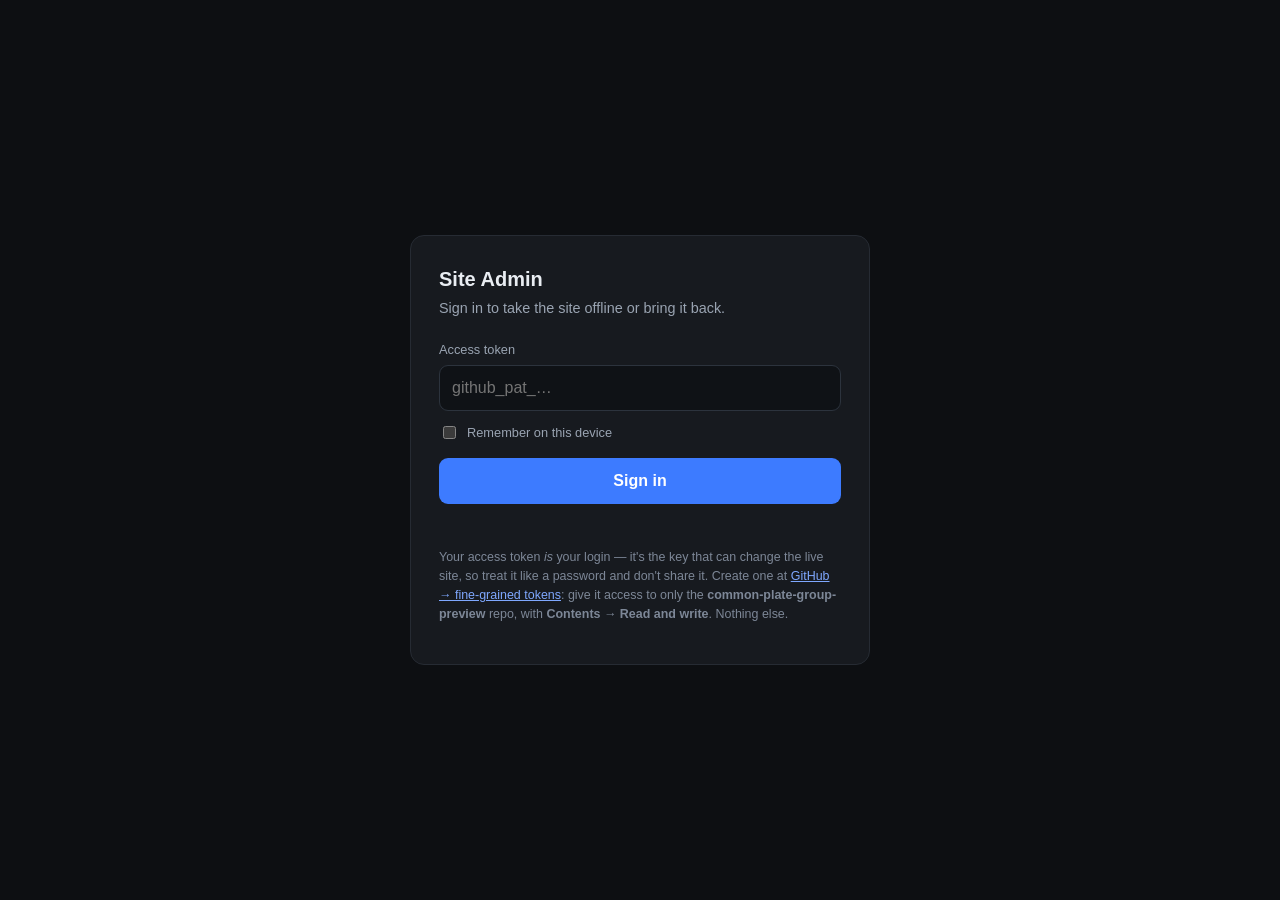
==== admin.html @ 3d5ef77e "Add admin console to blank/restore the site via kill-switch - admin.html + admin.js: token-gated con" ====
<!doctype html>
<html lang="en">
<head>
  <meta charset="utf-8">
  <meta name="viewport" content="width=device-width, initial-scale=1">
  <meta name="robots" content="noindex, nofollow">
  <title>Site Admin — Common Plate</title>
  <style>
    :root { color-scheme: dark; }
    * { box-sizing: border-box; }
    body {
      margin: 0; min-height: 100vh; display: flex; align-items: center; justify-content: center;
      background: #0d0f12; color: #e9edf2; padding: 24px;
      font-family: -apple-system, BlinkMacSystemFont, "Segoe UI", Roboto, Helvetica, Arial, sans-serif;
      line-height: 1.5;
    }
    .card {
      width: 100%; max-width: 460px; background: #171a1f; border: 1px solid #262b33;
      border-radius: 14px; padding: 28px;
    }
    h1 { font-size: 1.25rem; margin: 0 0 4px; }
    .sub { margin: 0 0 20px; color: #9aa4b2; font-size: .9rem; }
    label { display: block; font-size: .8rem; color: #9aa4b2; margin: 14px 0 6px; }
    input[type=password], input[type=text], textarea {
      width: 100%; padding: 10px 12px; border-radius: 9px; border: 1px solid #2c333d;
      background: #0f1216; color: #e9edf2; font: inherit;
    }
    textarea { resize: vertical; min-height: 60px; }
    .row { display: flex; align-items: center; gap: 8px; margin-top: 12px; font-size: .85rem; color: #9aa4b2; }
    .row input { width: auto; }
    button {
      font: inherit; font-weight: 600; border: 0; border-radius: 9px; padding: 11px 16px;
      cursor: pointer; width: 100%; margin-top: 16px;
    }
    .primary { background: #3d7bff; color: #fff; }
    .danger  { background: #e5484d; color: #fff; }
    .ghost   { background: #232833; color: #e9edf2; }
    .btns { display: flex; gap: 10px; }
    .btns button { margin-top: 0; }
    .hint { font-size: .78rem; color: #79839; color: #7d8797; margin-top: 14px; }
    .hint a { color: #7fa8ff; }
    .status-badge { display: inline-block; padding: 4px 10px; border-radius: 999px; font-size: .8rem; font-weight: 600; }
    .live { background: #10331d; color: #4ade80; }
    .dark { background: #3a1113; color: #ff8a8d; }
    .note { font-size: .82rem; margin-top: 14px; padding: 10px 12px; border-radius: 9px; background: #0f1216; border: 1px solid #2c333d; color: #9aa4b2; }
    .msg { font-size: .85rem; margin-top: 14px; min-height: 1.2em; }
    .msg.ok { color: #4ade80; } .msg.err { color: #ff8a8d; }
    .hidden { display: none; }
    .staterow { display: flex; align-items: center; justify-content: space-between; margin: 6px 0 4px; }
  </style>
</head>
<body>
  <div class="card">

    <!-- LOGIN VIEW -->
    <div id="login">
      <h1>Site Admin</h1>
      <p class="sub">Sign in to take the site offline or bring it back.</p>
      <label for="token">Access token</label>
      <input id="token" type="password" autocomplete="off" placeholder="github_pat_…">
      <div class="row"><input id="remember" type="checkbox"><label for="remember" style="margin:0">Remember on this device</label></div>
      <button class="primary" id="signin">Sign in</button>
      <div class="msg" id="loginMsg"></div>
      <p class="hint">
        Your access token <em>is</em> your login — it's the key that can change the live site, so treat it like a password and don't share it.
        Create one at <a href="https://github.com/settings/personal-access-tokens/new" target="_blank" rel="noopener">GitHub → fine-grained tokens</a>:
        give it access to only the <strong>common-plate-group-preview</strong> repo, with <strong>Contents → Read and write</strong>. Nothing else.
      </p>
    </div>

    <!-- CONSOLE VIEW -->
    <div id="console" class="hidden">
      <h1>Site control</h1>
      <div class="staterow">
        <span class="sub" style="margin:0">Current status</span>
        <span id="badge" class="status-badge">…</span>
      </div>
      <label for="message">Message shown to visitors while offline</label>
      <textarea id="message">This site is currently offline. Please check back soon.</textarea>
      <div class="btns" style="margin-top:16px">
        <button class="danger" id="blank">Blank the site</button>
        <button class="ghost" id="restore">Restore site</button>
      </div>
      <div class="msg" id="consoleMsg"></div>
      <div class="note">
        Changes take up to a few minutes to reach every visitor (content-delivery caching).
        Tabs already open update within 5 minutes; a fresh visit updates almost immediately.
        View the live site: <a id="liveLink" href="https://bud123567.github.io/common-plate-group-preview/" target="_blank" rel="noopener">open</a>
      </div>
      <button class="ghost" id="signout" style="margin-top:18px">Sign out</button>
    </div>

  </div>
  <script src="admin.js"></script>
</body>
</html>
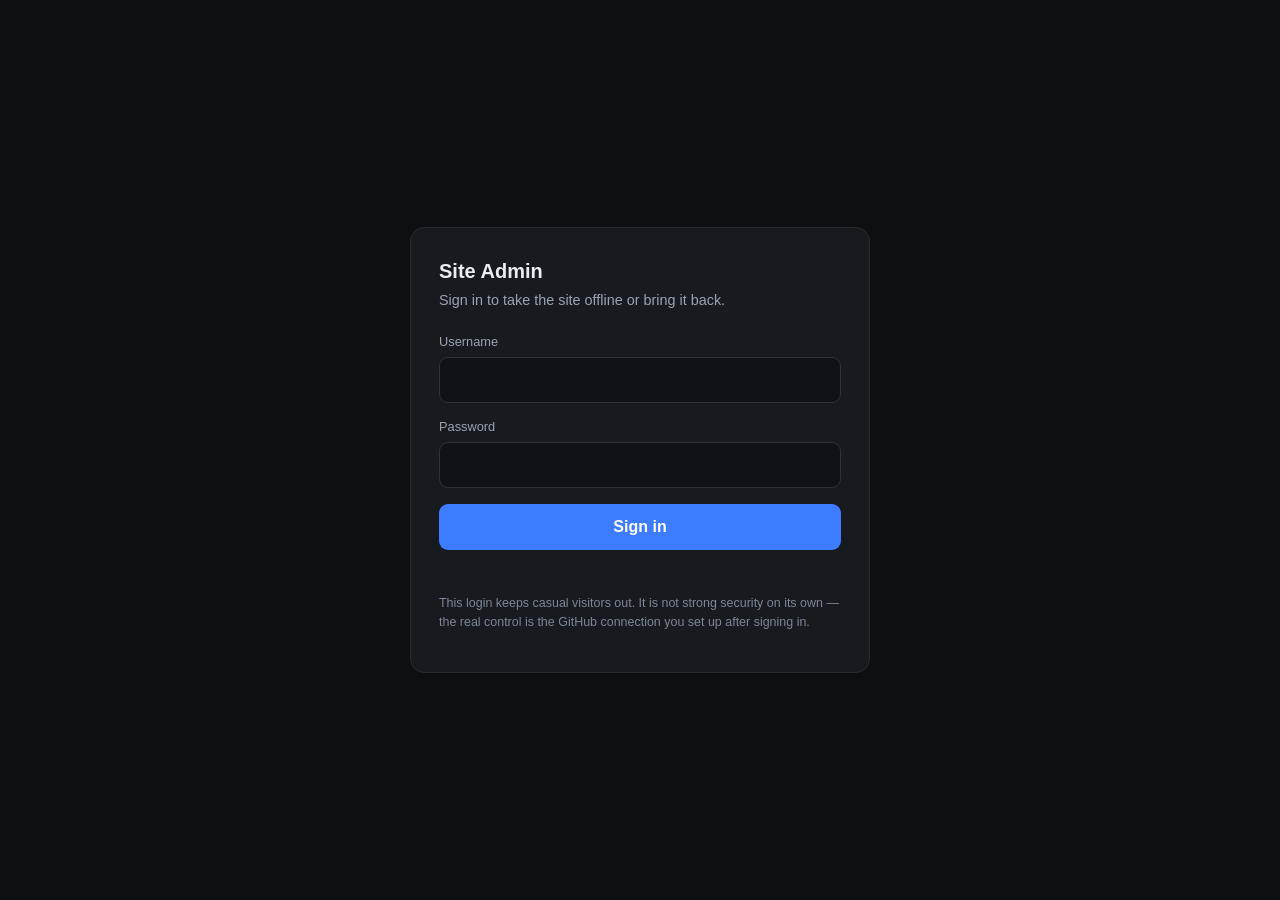
==== commit 284b474f: "Admin console: add username/password gate in front of GitHub connect - caleb443 login; password stor" ====
--- a/admin.html
+++ b/admin.html
@@ -37,7 +37,7 @@
     .ghost   { background: #232833; color: #e9edf2; }
     .btns { display: flex; gap: 10px; }
     .btns button { margin-top: 0; }
-    .hint { font-size: .78rem; color: #79839; color: #7d8797; margin-top: 14px; }
+    .hint { font-size: .78rem; color: #7d8797; margin-top: 14px; }
     .hint a { color: #7fa8ff; }
     .status-badge { display: inline-block; padding: 4px 10px; border-radius: 999px; font-size: .8rem; font-weight: 600; }
     .live { background: #10331d; color: #4ade80; }
@@ -47,28 +47,44 @@
     .msg.ok { color: #4ade80; } .msg.err { color: #ff8a8d; }
     .hidden { display: none; }
     .staterow { display: flex; align-items: center; justify-content: space-between; margin: 6px 0 4px; }
+    .link { background: none; border: 0; color: #7d8797; text-decoration: underline; cursor: pointer; font-size: .8rem; width: auto; padding: 0; margin-top: 14px; font-weight: 400; }
   </style>
 </head>
 <body>
   <div class="card">
 
-    <!-- LOGIN VIEW -->
+    <!-- 1. USERNAME / PASSWORD LOGIN -->
     <div id="login">
       <h1>Site Admin</h1>
       <p class="sub">Sign in to take the site offline or bring it back.</p>
-      <label for="token">Access token</label>
-      <input id="token" type="password" autocomplete="off" placeholder="github_pat_…">
-      <div class="row"><input id="remember" type="checkbox"><label for="remember" style="margin:0">Remember on this device</label></div>
+      <label for="user">Username</label>
+      <input id="user" type="text" autocomplete="off" autocapitalize="none" spellcheck="false">
+      <label for="pass">Password</label>
+      <input id="pass" type="password" autocomplete="off">
       <button class="primary" id="signin">Sign in</button>
       <div class="msg" id="loginMsg"></div>
+      <p class="hint">This login keeps casual visitors out. It is not strong security on
+        its own — the real control is the GitHub connection you set up after signing in.</p>
+    </div>
+
+    <!-- 2. ONE-TIME GITHUB CONNECTION -->
+    <div id="setup" class="hidden">
+      <h1>Connect to GitHub</h1>
+      <p class="sub">One-time step so this panel can actually change the live site.
+        Your access token is saved on this device and reused next time.</p>
+      <label for="token">GitHub access token</label>
+      <input id="token" type="password" autocomplete="off" placeholder="github_pat_…">
+      <div class="row"><input id="remember" type="checkbox" checked><label for="remember" style="margin:0">Remember on this device</label></div>
+      <button class="primary" id="connect">Connect</button>
+      <div class="msg" id="setupMsg"></div>
       <p class="hint">
-        Your access token <em>is</em> your login — it's the key that can change the live site, so treat it like a password and don't share it.
-        Create one at <a href="https://github.com/settings/personal-access-tokens/new" target="_blank" rel="noopener">GitHub → fine-grained tokens</a>:
-        give it access to only the <strong>common-plate-group-preview</strong> repo, with <strong>Contents → Read and write</strong>. Nothing else.
+        Create a token at <a href="https://github.com/settings/personal-access-tokens/new" target="_blank" rel="noopener">GitHub → fine-grained tokens</a>:
+        access to only the <strong>common-plate-group-preview</strong> repo, permission
+        <strong>Contents → Read and write</strong>. Treat it like a password.
       </p>
     </div>
 
-    <!-- CONSOLE VIEW -->
+    <!-- 3. CONTROL PANEL -->
     <div id="console" class="hidden">
       <h1>Site control</h1>
       <div class="staterow">
@@ -83,11 +99,12 @@
       </div>
       <div class="msg" id="consoleMsg"></div>
       <div class="note">
-        Changes take up to a few minutes to reach every visitor (content-delivery caching).
-        Tabs already open update within 5 minutes; a fresh visit updates almost immediately.
-        View the live site: <a id="liveLink" href="https://bud123567.github.io/common-plate-group-preview/" target="_blank" rel="noopener">open</a>
+        Changes reach fresh visits within a couple of minutes and already-open tabs
+        within 5 minutes. Live site:
+        <a id="liveLink" href="https://bud123567.github.io/common-plate-group-preview/" target="_blank" rel="noopener">open</a>
       </div>
       <button class="ghost" id="signout" style="margin-top:18px">Sign out</button>
+      <button class="link" id="disconnect">Forget GitHub token on this device</button>
     </div>
 
   </div>
